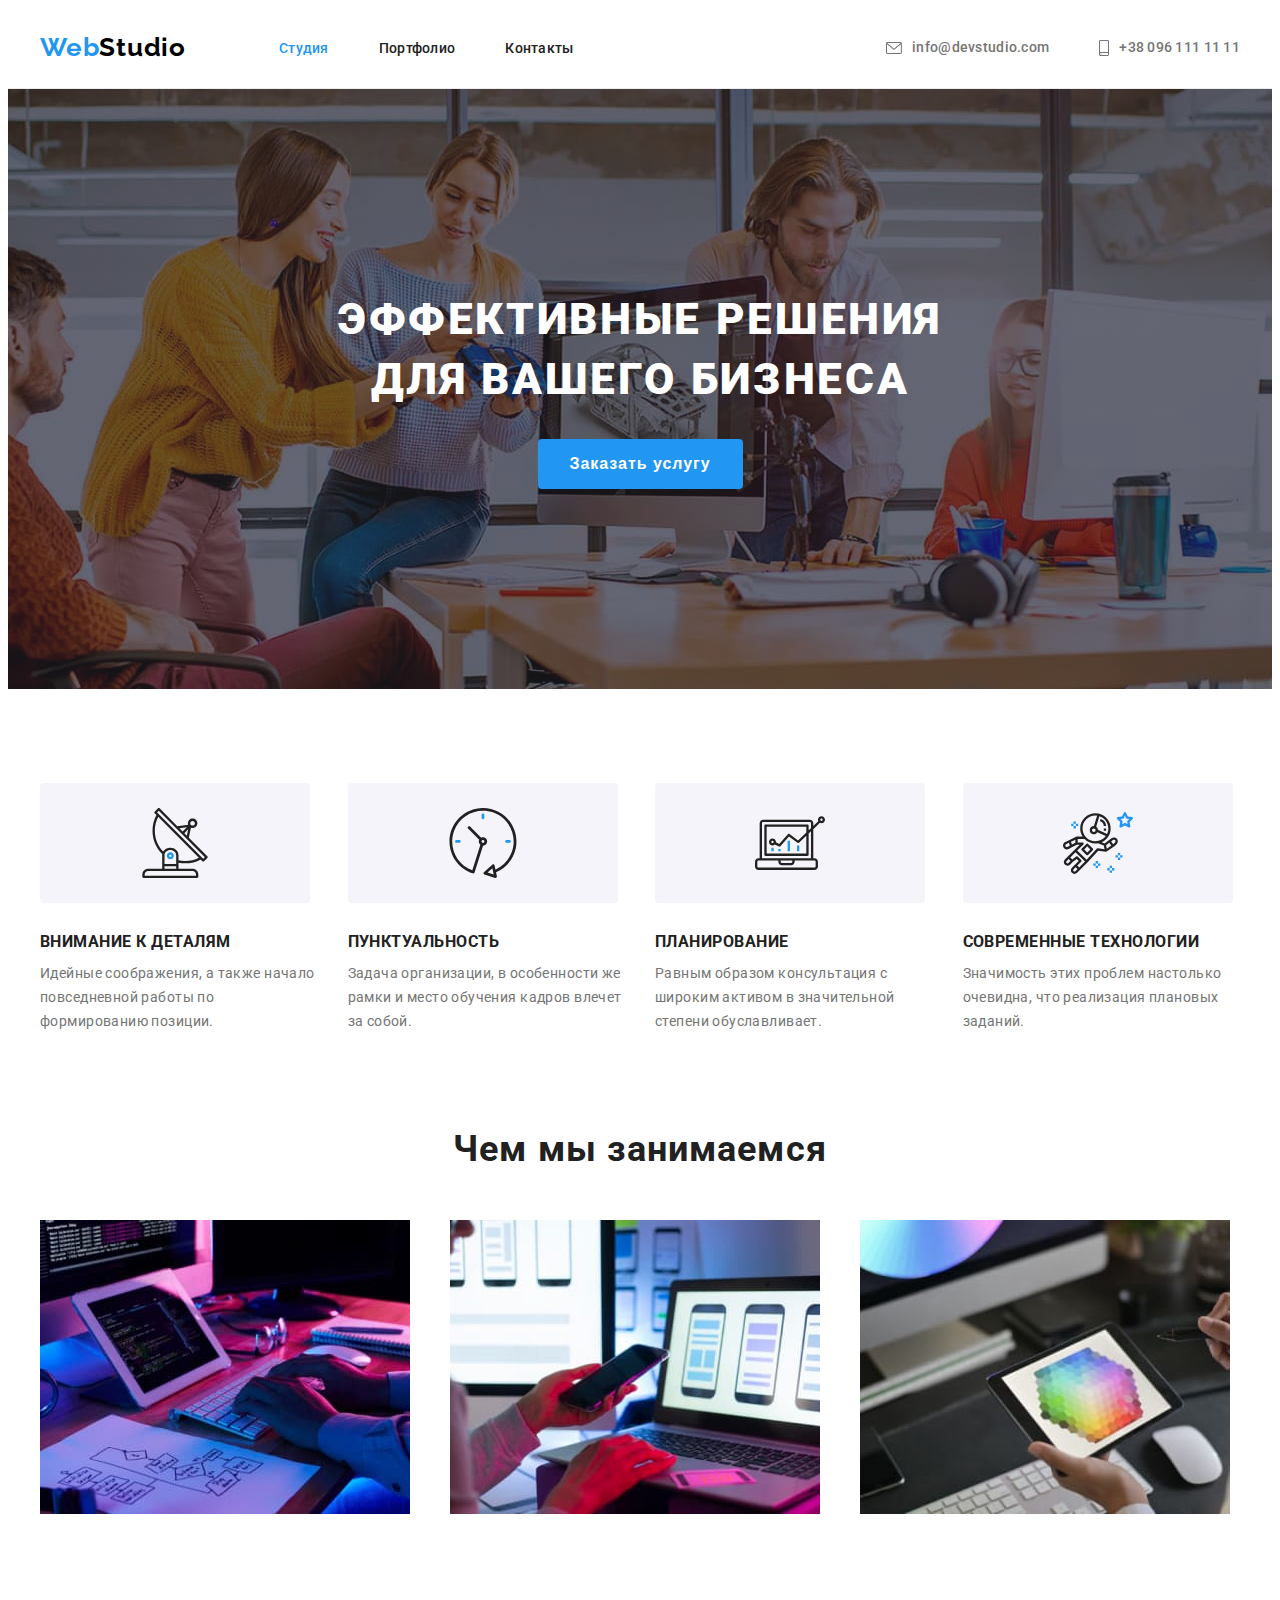
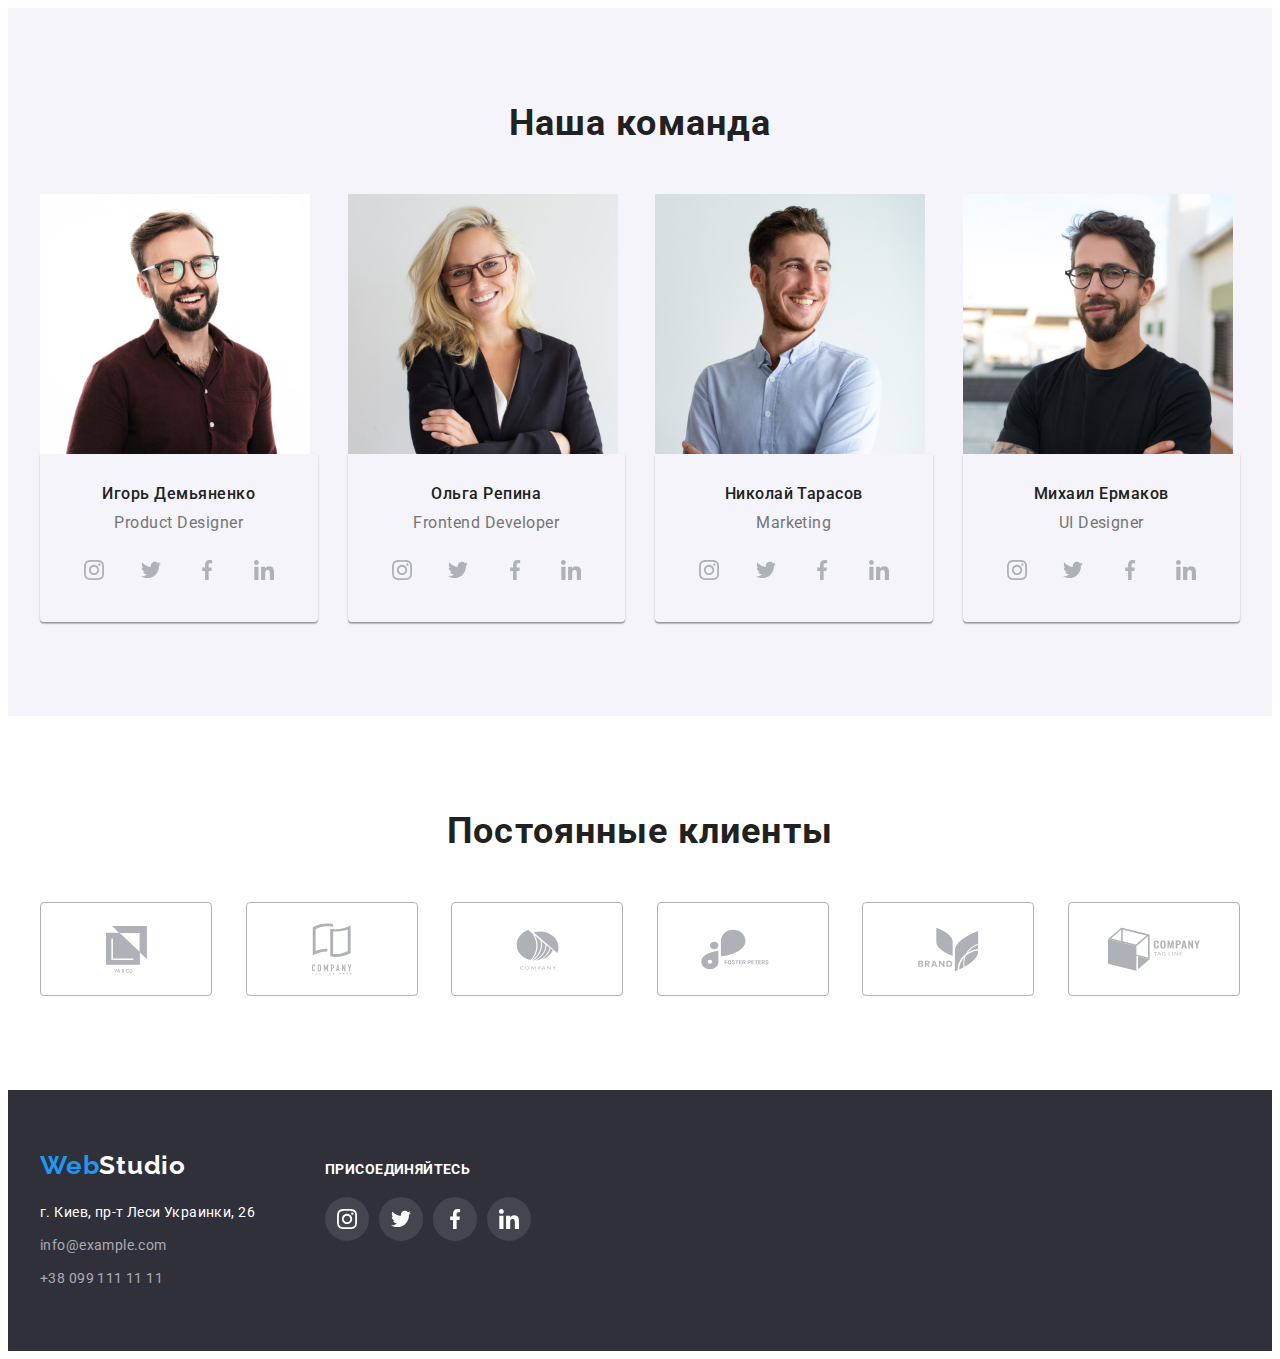
==== index.html @ dc74ca8c "start" ====
<!DOCTYPE html>
<html lang="ru">
  <head>
    <meta charset="UTF-8" />
    <meta http-equiv="X-UA-Compatible" content="IE=edge" />
    <meta name="viewport" content="width=device-width, initial-scale=1.0" />
    <title>WebStudio</title>
    <link rel="preconnect" href="https://fonts.gstatic.com" />
    <link
      href="https://fonts.googleapis.com/css2?family=Raleway:wght@700&family=Roboto:wght@400;500;700;900&display=swap"
      rel="stylesheet"
    />
    <link
      rel="stylesheet"
      href="https://cdnjs.cloudflare.com/ajax/libs/modern-normalize/1.1.0/modern-normalize.min.css"
      integrity="sha512-wpPYUAdjBVSE4KJnH1VR1HeZfpl1ub8YT/NKx4PuQ5NmX2tKuGu6U/JRp5y+Y8XG2tV+wKQpNHVUX03MfMFn9Q=="
      crossorigin="anonymous"
      referrerpolicy="no-referrer"
    />
    <link rel="stylesheet" href="./css/styles.css" />
  </head>
  <body>
    <!--Header-->
    <header class="header">
      <div class="container header-container">
        <a class="logo link" href="./"> <span class="logo-part">Web</span>Studio</a>
        <nav class="navigation">
          <ul class="menu list">
            <li class="menu-item">
              <a class="menu-link link current" href="./index.html">Студия</a>
            </li>
            <li class="menu-item">
              <a class="menu-link link" href="./portfolio.html">Портфолио</a>
            </li>
            <li class="menu-item"><a class="menu-link link" href="">Контакты</a></li>
          </ul>
        </nav>
        <ul class="contacts list">
          <li class="contacts-item">
            <a class="contacts-link link" href="mailto:info@devstudio.com"
              ><svg class="icon-header" width="16" height="12">
                <use href="./images/icons.svg#icon-envelope"></use></svg
              >info@devstudio.com
            </a>
          </li>
          <li class="contacts-item">
            <a class="contacts-link link" href="tel:+380961111111"
              ><svg class="icon-header" width="10" height="16">
                <use href="./images/icons.svg#icon-smartphone"></use></svg
              >+38 096 111 11 11</a
            >
          </li>
        </ul>
      </div>
    </header>
    <main>
      <!--Hero-->
      <section class="hero">
        <div class="container">
          <h1 class="hero-title">Эффективные решения для вашего бизнеса</h1>
          <button class="modal-button" type="button">Заказать услугу</button>
        </div>
      </section>
      <!--Advantages-->
      <section class="advantages section">
        <div class="container">
          <h2 class="visually-hidden">Преимущества компании</h2>
          <ul class="advantages-list list">
            <li class="advantages-item">
              <div class="advantages-cards">
                <svg class="icon-advantages" width="70" height="70">
                  <use href="./images/icons.svg#icon-antenna"></use>
                </svg>
              </div>
              <h3 class="advantages-title">Внимание к деталям</h3>
              <p class="advantages-text">
                Идейные соображения, а также начало повседневной работы по формированию позиции.
              </p>
            </li>
            <li class="advantages-item">
              <div class="advantages-cards">
                <svg class="icon-advantages" width="70" height="70">
                  <use href="./images/icons.svg#icon-clock"></use>
                </svg>
              </div>
              <h3 class="advantages-title">Пунктуальность</h3>
              <p class="advantages-text">
                Задача организации, в особенности же рамки и место обучения кадров влечет за собой.
              </p>
            </li>
            <li class="advantages-item">
              <div class="advantages-cards">
                <svg class="icon-advantages" width="70" height="70">
                  <use href="./images/icons.svg#icon-diagram"></use>
                </svg>
              </div>
              <h3 class="advantages-title">Планирование</h3>
              <p class="advantages-text">
                Равным образом консультация с широким активом в значительной степени обуславливает.
              </p>
            </li>
            <li class="advantages-item">
              <div class="advantages-cards">
                <svg class="icon-advantages" width="70" height="70">
                  <use href="./images/icons.svg#icon-astronaut"></use>
                </svg>
              </div>
              <h3 class="advantages-title">Современные технологии</h3>
              <p class="advantages-text">
                Значимость этих проблем настолько очевидна, что реализация плановых заданий.
              </p>
            </li>
          </ul>
        </div>
      </section>
      <!--Gallery-->
      <section class="gallery section">
        <div class="container">
          <h2 class="gallery-title">Чем мы занимаемся</h2>
          <ul class="gallery-list list">
            <li class="gallery-item">
              <img src="./images/img-1.jpg" alt="Работа на планшете" width="370" height="294" />
            </li>
            <li class="gallery-item">
              <img src="./images/img-2.jpg" alt="Работа на планшете" width="370" height="294" />
            </li>
            <li class="gallery-item">
              <img src="./images/img-3.jpg" alt="Работа на планшете" width="370" height="294" />
            </li>
          </ul>
        </div>
      </section>
      <!--Team-->
      <section class="team section">
        <div class="container">
          <h2 class="team-title">Наша команда</h2>
          <ul class="team-list list">
            <li class="team-item">
              <img src="./images/team/igor.jpg" alt="Игорь Демьяненко" width="270" height="260" />
              <div class="team-item-content">
                <h3 class="team-title-item">Игорь Демьяненко</h3>
                <p class="team-text" lang="en">Product Designer</p>
                <ul class="social-list list">
                  <li class="social-list-item">
                    <a href="" class="social-link link"
                      ><svg class="icon-team" width="20" height="20">
                        <use href="./images/icons.svg#icon-instagram"></use></svg
                    ></a>
                  </li>
                  <li class="social-list-item">
                    <a href="" class="social-link link"
                      ><svg class="icon-team" width="20" height="20">
                        <use href="./images/icons.svg#icon-twitter"></use></svg
                    ></a>
                  </li>
                  <li class="social-list-item">
                    <a href="" class="social-link link"
                      ><svg class="icon-team" width="20" height="20">
                        <use href="./images/icons.svg#icon-facebook"></use></svg
                    ></a>
                  </li>
                  <li class="social-list-item">
                    <a href="" class="social-link link"
                      ><svg class="icon-team" width="20" height="20">
                        <use href="./images/icons.svg#icon-linkedin"></use></svg
                    ></a>
                  </li>
                </ul>
              </div>
            </li>
            <li class="team-item">
              <img src="./images/team/olga.jpg" alt="Ольга Репина" width="270" height="260" />
              <div class="team-item-content">
                <h3 class="team-title-item">Ольга Репина</h3>
                <p class="team-text" lang="en">Frontend Developer</p>
                <ul class="social-list list">
                  <li class="social-list-item">
                    <a href="" class="social-link link"
                      ><svg class="icon-team" width="20" height="20">
                        <use href="./images/icons.svg#icon-instagram"></use></svg
                    ></a>
                  </li>
                  <li class="social-list-item">
                    <a href="" class="social-link link"
                      ><svg class="icon-team" width="20" height="20">
                        <use href="./images/icons.svg#icon-twitter"></use></svg
                    ></a>
                  </li>
                  <li class="social-list-item">
                    <a href="" class="social-link link"
                      ><svg class="icon-team" width="20" height="20">
                        <use href="./images/icons.svg#icon-facebook"></use></svg
                    ></a>
                  </li>
                  <li class="social-list-item">
                    <a href="" class="social-link link"
                      ><svg class="icon-team" width="20" height="20">
                        <use href="./images/icons.svg#icon-linkedin"></use></svg
                    ></a>
                  </li>
                </ul>
              </div>
            </li>
            <li class="team-item">
              <img
                src="./images/team/nickolay.jpg"
                alt="Николай Тарасов"
                width="270"
                height="260"
              />
              <div class="team-item-content">
                <h3 class="team-title-item">Николай Тарасов</h3>
                <p class="team-text" lang="en">Marketing</p>
                <ul class="social-list list">
                  <li class="social-list-item">
                    <a href="" class="social-link link"
                      ><svg class="icon-team" width="20" height="20">
                        <use href="./images/icons.svg#icon-instagram"></use></svg
                    ></a>
                  </li>
                  <li class="social-list-item">
                    <a href="" class="social-link link"
                      ><svg class="icon-team" width="20" height="20">
                        <use href="./images/icons.svg#icon-twitter"></use></svg
                    ></a>
                  </li>
                  <li class="social-list-item">
                    <a href="" class="social-link link"
                      ><svg class="icon-team" width="20" height="20">
                        <use href="./images/icons.svg#icon-facebook"></use></svg
                    ></a>
                  </li>
                  <li class="social-list-item">
                    <a href="" class="social-link link"
                      ><svg class="icon-team" width="20" height="20">
                        <use href="./images/icons.svg#icon-linkedin"></use></svg
                    ></a>
                  </li>
                </ul>
              </div>
            </li>
            <li class="team-item">
              <img src="./images/team/michail.jpg" alt="Михаил Ермаков" width="270" height="260" />
              <div class="team-item-content">
                <h3 class="team-title-item">Михаил Ермаков</h3>
                <p class="team-text" lang="en">UI Designer</p>
                <ul class="social-list list">
                  <li class="social-list-item">
                    <a href="" class="social-link link"
                      ><svg class="icon-team" width="20" height="20">
                        <use href="./images/icons.svg#icon-instagram"></use></svg
                    ></a>
                  </li>
                  <li class="social-list-item">
                    <a href="" class="social-link link"
                      ><svg class="icon-team" width="20" height="20">
                        <use href="./images/icons.svg#icon-twitter"></use></svg
                    ></a>
                  </li>
                  <li class="social-list-item">
                    <a href="" class="social-link link"
                      ><svg class="icon-team" width="20" height="20">
                        <use href="./images/icons.svg#icon-facebook"></use></svg
                    ></a>
                  </li>
                  <li class="social-list-item">
                    <a href="" class="social-link link"
                      ><svg class="icon-team" width="20" height="20">
                        <use href="./images/icons.svg#icon-linkedin"></use></svg
                    ></a>
                  </li>
                </ul>
              </div>
            </li>
          </ul>
        </div>
      </section>
      <section class="clients section">
        <div class="container">
          <h2 class="clients-title">Постоянные клиенты</h2>
          <ul class="clients-list list">
            <li class="clients-item">
              <a href="" class="clients-link link">
                <svg class="icon-clients" width="41" height="47">
                  <use href="./images/icons.svg#icon-ya-co"></use>
                </svg>
              </a>
            </li>
            <li class="clients-item">
              <a href="" class="clients-link link">
                <svg class="icon-clients" width="40" height="52">
                  <use href="./images/icons.svg#icon-company-tagline-here"></use>
                </svg>
              </a>
            </li>
            <li class="clients-item">
              <a href="" class="clients-link link">
                <svg class="icon-clients" width="43" height="41">
                  <use href="./images/icons.svg#icon-company"></use>
                </svg>
              </a>
            </li>
            <li class="clients-item">
              <a href="" class="clients-link link">
                <svg class="icon-clients" width="84" height="41">
                  <use href="./images/icons.svg#icon-foster-peters"></use>
                </svg>
              </a>
            </li>
            <li class="clients-item">
              <a href="" class="clients-link link">
                <svg class="icon-clients" width="63" height="45">
                  <use href="./images/icons.svg#icon-brand"></use>
                </svg>
              </a>
            </li>
            <li class="clients-item">
              <a href="" class="clients-link link">
                <svg class="icon-clients" width="94" height="44">
                  <use href="./images/icons.svg#icon-company-tag-line"></use>
                </svg>
              </a>
            </li>
          </ul>
        </div>
      </section>
    </main>
    <!--Footer-->
    <footer class="footer">
      <div class="container footer-container">
        <div class="address-container">
          <a class="logo-footer link" href="./"><span class="logo-part">Web</span>Studio</a>
          <address class="address">
            <ul class="address-list list">
              <li class="address-item">
                <a
                  class="address-link link"
                  href="https://goo.gl/maps/QvTUTjKMQHzoDzai6"
                  target="_blank"
                  rel="noopener noreferrer"
                  >г. Киев, пр-т Леси Украинки, 26</a
                >
              </li>
              <li class="address-item">
                <a class="mail-link link" href="mailto:info@example.com">info@example.com</a>
              </li>
              <li class="address-item">
                <a class="mail-link link" href="tel:+380991111111">+38 099 111 11 11</a>
              </li>
            </ul>
          </address>
        </div>
        <div class="social-container">
          <p class="social-text">присоединяйтесь</p>
          <ul class="footer-social-list list">
            <li class="footer-social-item">
              <a href="" class="footer-social-link link">
                <svg class="icon-social-footer" width="20" height="20">
                  <use href="./images/icons.svg#icon-instagram"></use>
                </svg>
              </a>
            </li>
            <li class="footer-social-item">
              <a href="" class="footer-social-link link">
                <svg class="icon-social-footer" width="20" height="20">
                  <use href="./images/icons.svg#icon-twitter"></use>
                </svg>
              </a>
            </li>
            <li class="footer-social-item">
              <a href="" class="footer-social-link link">
                <svg class="icon-social-footer" width="20" height="20">
                  <use href="./images/icons.svg#icon-facebook"></use>
                </svg>
              </a>
            </li>
            <li class="footer-social-item">
              <a href="" class="footer-social-link link">
                <svg class="icon-social-footer" width="20" height="20">
                  <use href="./images/icons.svg#icon-linkedin"></use>
                </svg>
              </a>
            </li>
          </ul>
        </div>
      </div>
    </footer>
  </body>
</html>
---- css/styles.css ----
/*=============WebStudio=============*/
:root {
  --main-font: 'Roboto', sans-serif;
  --secondary-font: 'Raleway', sans-serif;
  --accent-color: #2196f3;
  --font-color: #212121;
  --secondary-color: #ffffff;
  --logo-header-color: #000000;
  --logo-part-color: #2196f3;
  --text-color: #757575;
  --hero-background-color: #c4c4c4;
  --footer-background-color: #2f303a;
  --button-background-color: #188ce8;
  --portfolio-button-color: #f5f4fa;
  --mail-link-color: rgba(255, 255, 255, 0.6);
  --border-header: #ececec;
  --border-portfolio: #eeeeee;
  --social-icon: #afb1b8;
}

body {
  font-family: var(--main-font);
  color: var(--font-color);
  font-weight: 400;
  font-size: 14px;
}

/* Стили для обнуления верхних отступов у элементов */
h1,
h2,
h3,
h4,
h5,
h6,
p {
  margin-top: 0;
}

/* Класс для обнуления базовых свойств у списков (ul, ol) */
.list {
  list-style: none;
  padding-left: 0;
  margin: 0;
}

/* Класс для обнуления базовых свойств у ссылок */
.link {
  text-decoration: none;
  color: inherit;
}

/* Класс для обнуления базовых свойств у кнопки */
.button {
  border: none;
  background: transparent;
  color: inherit;
  font-family: inherit;
  cursor: pointer;
}

/* Свойства для корректного отображения картинок */
img {
  display: block;
  max-width: 100%;
  height: auto;
}

/* Свойства для обнуления курсива у address */

address {
  font-style: inherit;
}

/* Класс чтобы визуально спрятать элементы */

.visually-hidden {
  position: absolute;
  clip: rect(0 0 0 0);
  width: 1px;
  height: 1px;
  margin: -1px;
}

/*======= Components ========*/
.container {
  width: 1200px;
  padding-left: 15px;
  padding-right: 15px;
  margin: 0 auto;
}
.section {
  padding-top: 94px;
  padding-bottom: 94px;
}
/*======= End Components ========*/

/*========= HEADER ========*/
.header {
  border-bottom: 1px solid var(--border-header);
}
.header-container,
.navigation,
.menu,
.contacts,
.logo,
.contacts-link {
  display: flex;
  align-items: center;
}
.menu-item,
.contacts-item:not(:last-child) {
  margin-right: 50px;
}
.contacts {
  margin-left: auto;
}
.logo {
  font-family: var(--secondary-font);
  font-weight: 700;
  font-size: 26px;
  line-height: 1.19;
  letter-spacing: 0.03em;
  color: var(--logo-header-color);
  margin-right: 93px;
  padding-top: 24px;
  padding-bottom: 25px;
}
.logo-part {
  color: var(--logo-part-color);
}
.menu-link,
.contacts-link {
  font-weight: 500;
  line-height: 1.14;
  letter-spacing: 0.02em;
  padding-top: 32px;
  padding-bottom: 32px;
}
.menu-link {
  color: inherit;
}
.menu-link:hover,
.menu-link:focus {
  color: var(--accent-color);
}
.menu-link.current {
  color: var(--accent-color);
}
.contacts-link {
  color: var(--text-color);
}
.contacts-link:hover,
.contacts-link:focus {
  color: var(--accent-color);
}
.icon-header {
  fill: currentColor;
  margin-right: 10px;
}

/*========= END HEADER ========*/

/*========= HERO ========*/
.hero .container {
  width: 696px;
}
.hero {
  background-color: var(--hero-background-color);
  padding: 200px 0;
  text-align: center;
  background-image: linear-gradient(rgba(47, 48, 58, 0.4), rgba(47, 48, 58, 0.4)),
    url(../images/hero.jpg);
  background-size: cover;
  max-width: 1600px;
  background-position: center;
  margin: 0 auto;
  background-repeat: no-repeat;
}

.hero-title {
  font-weight: 900;
  font-size: 44px;
  line-height: 1.364;
  letter-spacing: 0.06em;
  text-transform: uppercase;
  color: var(--secondary-color);
  margin-bottom: 30px;
}
.modal-button {
  border-radius: 4px;
  border: none;
  padding: 10px 32px;
  font-weight: 700;
  font-size: 16px;
  line-height: 1.88;
  letter-spacing: 0.06em;
  color: var(--secondary-color);
  background-color: var(--accent-color);
  cursor: pointer;
}
.modal-button:hover,
.modal-button:focus {
  background-color: var(--button-background-color);
}
/*========= END HERO ========*/

/*========= ADVANTAGES ========*/
.advantages-cards {
  display: flex;
  justify-content: center;
  align-items: center;
  width: 270px;
  height: 120px;
  background: var(--portfolio-button-color);
  border-radius: 4px;
  margin-bottom: 30px;
}

.advantages-title {
  font-weight: 700;
  line-height: 1.143;
  letter-spacing: 0.03em;
  text-transform: uppercase;
  margin-bottom: 10px;
}
.advantages-text {
  line-height: 1.714;
  letter-spacing: 0.03em;
  color: var(--text-color);
  margin-bottom: 0;
}
.advantages-list {
  display: flex;
  flex-wrap: wrap;
  margin-left: -30px;
  margin-top: -30px;
}
.advantages-item {
  flex-basis: calc((100% - 120px) / 4);
  margin-left: 30px;
  margin-top: 30px;
}
.advantages {
  padding-bottom: 0;
}
/*========= END ADVANTAGES ========*/

/*========= GALLERY ========*/
.gallery-title,
.team-title {
  font-weight: 700;
  font-size: 36px;
  line-height: 1.17;
  text-align: center;
  letter-spacing: 0.03em;
  margin-bottom: 50px;
}
.gallery-list {
  display: flex;
  flex-wrap: wrap;
  margin-left: -30px;
  margin-top: -30px;
}
.gallery-item {
  flex-basis: calc((100% - 90px) / 3);
  margin-left: 30px;
  margin-top: 30px;
}
/*========= END GALLERY ========*/

/*========= TEAM ========*/
.team {
  background-color: var(--portfolio-button-color);
}
.team-title-item,
.team-text {
  font-size: 16px;
  line-height: 1.19;
  letter-spacing: 0.03em;
}
.team-title-item {
  font-weight: 500;
  margin-bottom: 10px;
}
.team-text {
  color: var(--text-color);
  margin-bottom: 16px;
}
.team-list {
  display: flex;
  flex-wrap: wrap;
  margin-left: -30px;
  margin-top: -30px;
  text-align: center;
}
.team-item {
  flex-basis: calc((100% - 120px) / 4);
  margin-left: 30px;
  margin-top: 30px;
}
.social-list {
  display: flex;
  justify-content: space-between;
}
.social-link {
  display: flex;
  align-items: center;
  justify-content: center;
  width: 44px;
  height: 44px;
  border-radius: 50%;
  fill: var(--social-icon);
}
.social-link:hover,
.social-link:focus {
  fill: var(--secondary-color);
  background-color: var(--accent-color);
}
.team-item-content {
  padding: 30px 32px;
  box-shadow: 0px 1px 3px rgba(0, 0, 0, 0.12), 0px 1px 1px rgba(0, 0, 0, 0.14),
    0px 2px 1px rgba(0, 0, 0, 0.2);
  border-radius: 0px 0px 4px 4px;
}
/*========= END TEAM ========*/

/*========= CLIENTS ========*/

.clients-title {
  font-weight: 700;
  font-size: 36px;
  line-height: 1.167;
  text-align: center;
  letter-spacing: 0.03em;
  margin-bottom: 50px;
}
.clients-list {
  display: flex;
  justify-content: space-between;
}
.clients-link {
  display: flex;
  align-items: center;
  justify-content: center;
  width: 170px;
  height: 92px;
  border: 1px solid var(--social-icon);
  border-radius: 4px;
  fill: var(--social-icon);
}

.clients-link:hover,
.clients-link:focus {
  fill: var(--accent-color);
  border-color: var(--accent-color);
}
/*========= END CLIENTS ========*/

/*========= PORTFOLIO ========*/
.section-portfolio {
  padding-top: 64px;
  padding-bottom: 124px;
}

.portfolio-button {
  display: inline-block;
  font-weight: 500;
  font-size: 16px;
  line-height: 1.63;
  border-radius: 4px;
  border: none;
  text-align: center;
  letter-spacing: 0.03em;
  background-color: var(--portfolio-button-color);
  cursor: pointer;
  padding: 6px 22px;
}
.portfolio-button:hover,
.portfolio-button:focus {
  color: var(--secondary-color);
  background-color: var(--accent-color);
}
.portfolio-jobs-title {
  font-weight: 700;
  font-size: 18px;
  line-height: 2;
  letter-spacing: 0.06em;
  color: var(--font-color);
  margin-bottom: 4px;
}
.portfolio-jobs-text {
  font-size: 16px;
  line-height: 1.88;
  letter-spacing: 0.03em;
  color: var(--text-color);
  margin-bottom: 0;
}
.portfolio-item {
  margin-right: 8px;
}
.portfolio-list {
  display: flex;
  justify-content: center;
  margin-bottom: 50px;
}
.portfolio-jobs-list {
  display: flex;
  flex-wrap: wrap;
  margin-left: -30px;
  margin-top: -30px;
}
.portfolio-jobs-item {
  flex-basis: calc((100% - 90px) / 3);
  margin-left: 30px;
  margin-top: 30px;
}
.portfolio-jobs-content {
  display: block;
  padding: 20px 24px;
  border-right: 1px solid var(--border-portfolio);
  border-bottom: 1px solid var(--border-portfolio);
  border-left: 1px solid var(--border-portfolio);
}
.portfolio-button:hover,
.portfolio-button:focus {
  box-shadow: 0px 3px 1px rgba(0, 0, 0, 0.1), 0px 1px 2px rgba(0, 0, 0, 0.08),
    0px 2px 2px rgba(0, 0, 0, 0.12);
}
.portfolio-jobs-link:hover,
.portfolio-jobs-link:focus {
  display: block;
  box-shadow: 0px 1px 1px rgba(0, 0, 0, 0.12), 0px 4px 4px rgba(0, 0, 0, 0.06),
    1px 4px 6px rgba(0, 0, 0, 0.16);
}
/*========= END PORTFOLIO ========*/

/*========= FOOTER ========*/
.footer {
  background-color: var(--footer-background-color);
  padding: 60px 0;
}
.logo-footer {
  font-family: var(--secondary-font);
  font-weight: 700;
  font-size: 26px;
  line-height: 1.19;
  letter-spacing: 0.03em;
  color: var(--secondary-color);
}

.address {
  font-size: inherit;
  margin-top: 20px;
}
.address-item:not(:last-child) {
  margin-bottom: 9px;
}
.address-link,
.mail-link {
  line-height: 1.714;
  letter-spacing: 0.03em;
}
.address-link {
  color: var(--secondary-color);
}
.address-link:hover,
.address-link:focus {
  color: var(--accent-color);
}
.mail-link {
  color: var(--mail-link-color);
}
.mail-link:hover,
.mail-link:focus {
  color: var(--accent-color);
}
.social-text {
  font-weight: 700;
  line-height: 1.143;
  letter-spacing: 0.03em;
  text-transform: uppercase;
  color: var(--secondary-color);
  margin-bottom: 20px;
}
.footer-social-list {
  display: flex;
}
.footer-social-link {
  display: flex;
  align-items: center;
  justify-content: center;
  width: 44px;
  height: 44px;
  border-radius: 50%;
  fill: var(--secondary-color);
  background-color: rgba(255, 255, 255, 0.1);
}
.footer-social-link:hover,
.footer-social-link:focus {
  background-color: var(--accent-color);
}
.footer-container {
  display: flex;
  align-items: baseline;
}
.address-container {
  margin-right: 70px;
}
.footer-social-item:not(:last-child) {
  margin-right: 10px;
}
/*========= END FOOTER ========*/
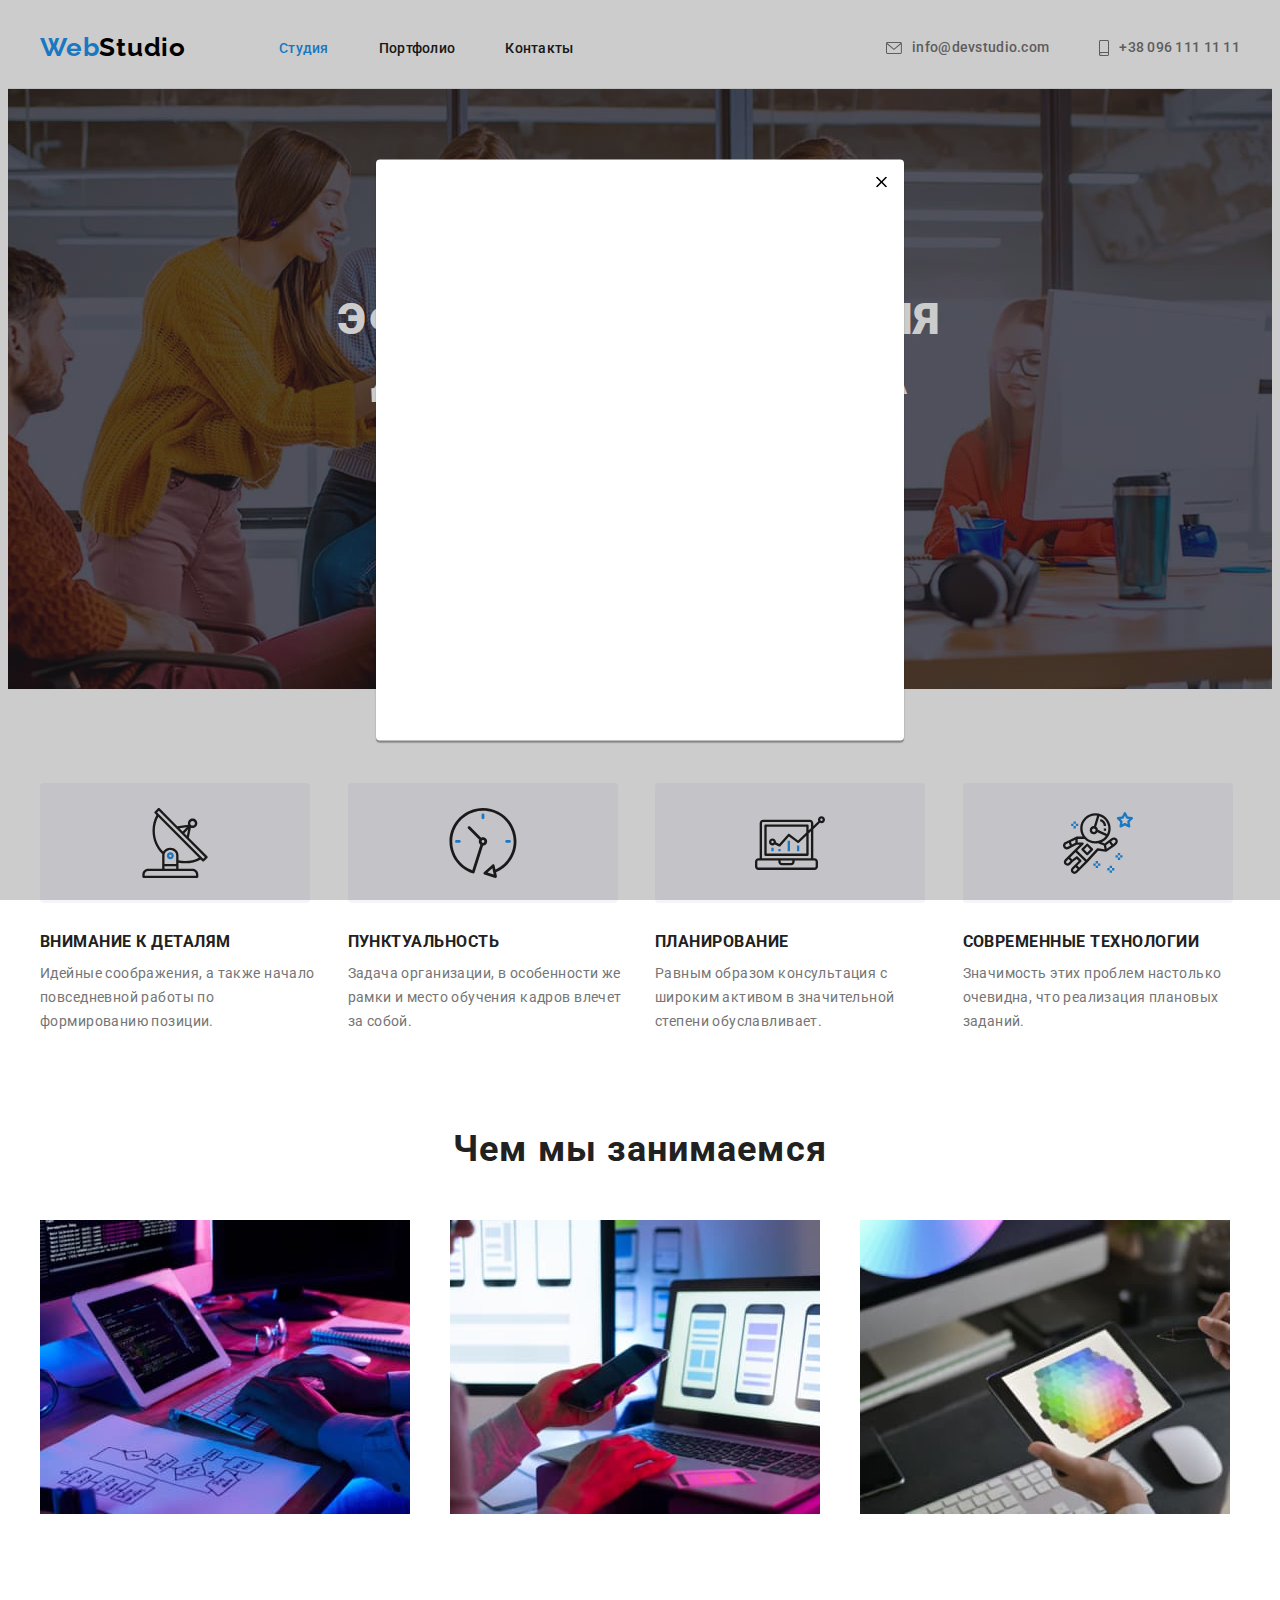
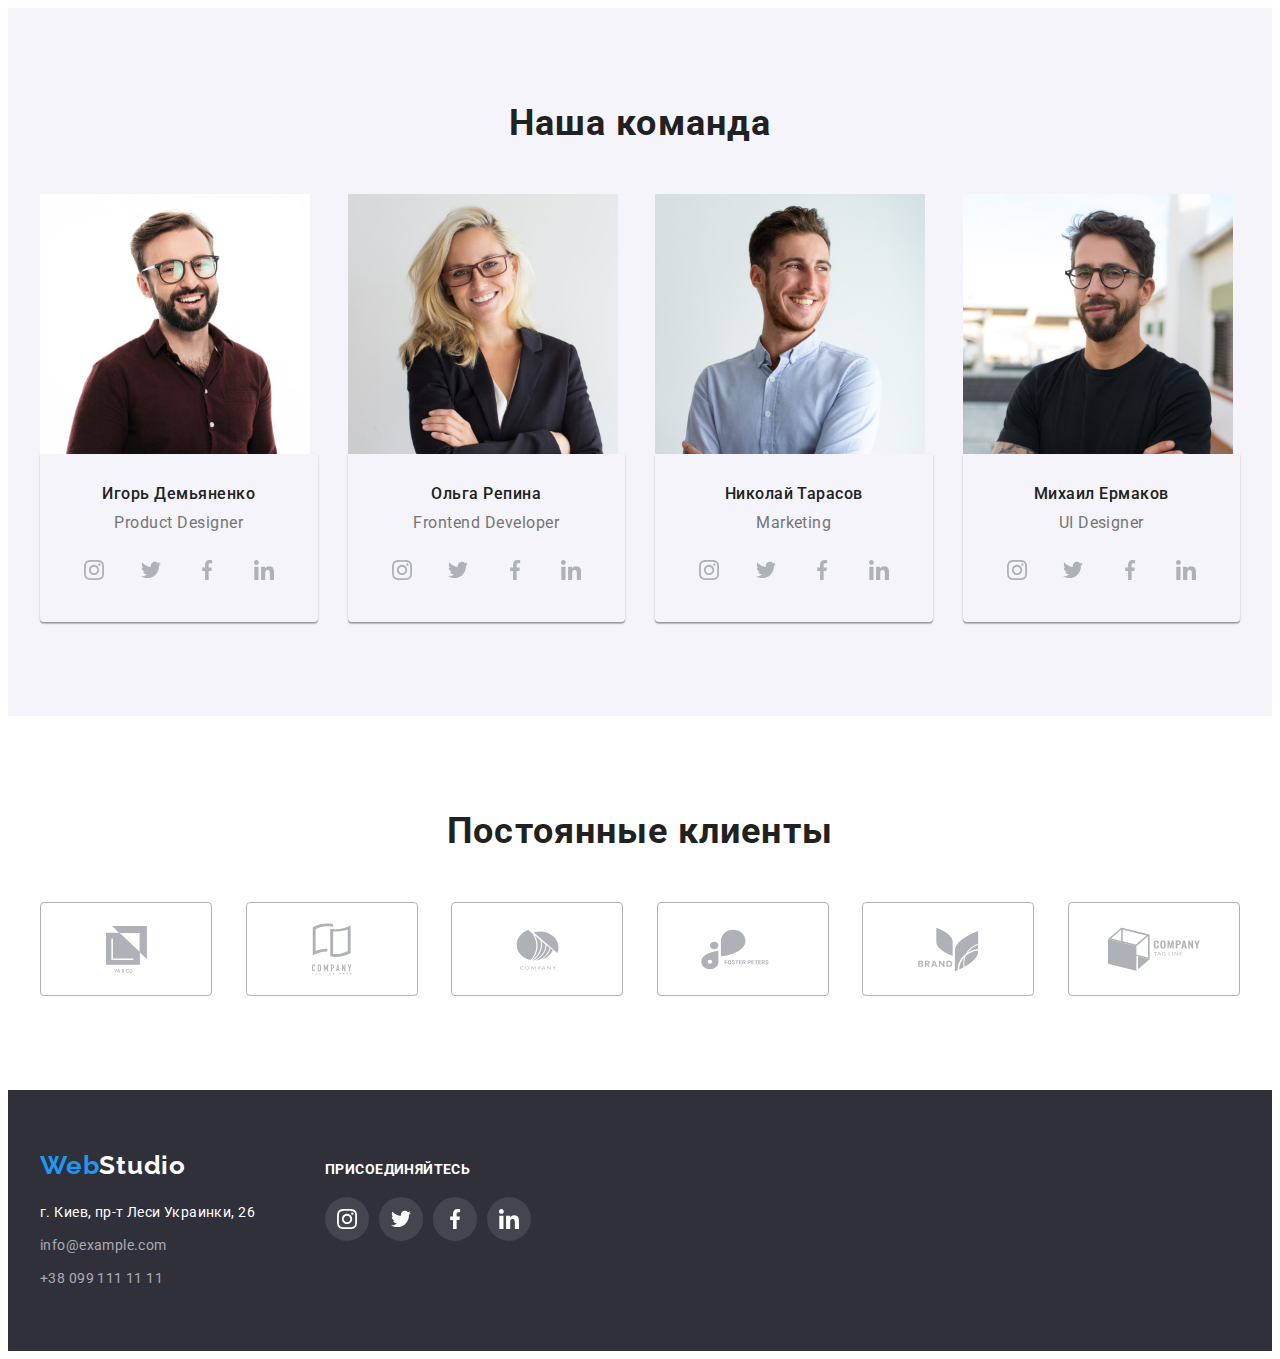
==== commit fe25d152: "modal" ====
--- a/index.html
+++ b/index.html
@@ -16,6 +16,10 @@
       integrity="sha512-wpPYUAdjBVSE4KJnH1VR1HeZfpl1ub8YT/NKx4PuQ5NmX2tKuGu6U/JRp5y+Y8XG2tV+wKQpNHVUX03MfMFn9Q=="
       crossorigin="anonymous"
       referrerpolicy="no-referrer"
+    />
+    <link
+      rel="stylesheet"
+      href="https://cdnjs.cloudflare.com/ajax/libs/animate.css/4.1.1/animate.min.css"
     />
     <link rel="stylesheet" href="./css/styles.css" />
   </head>
@@ -58,7 +62,7 @@
       <section class="hero">
         <div class="container">
           <h1 class="hero-title">Эффективные решения для вашего бизнеса</h1>
-          <button class="modal-button" type="button">Заказать услугу</button>
+          <button class="modal-button" type="button" data-modal-open>Заказать услугу</button>
         </div>
       </section>
       <!--Advantages-->
@@ -385,5 +389,15 @@
         </div>
       </div>
     </footer>
+    <div class="backdrop" data-modal>
+      <div class="modal">
+        <button type="button" class="close-button" data-modal-close>
+          <svg class="icon-modal-button" width="11" height="11">
+            <use href="./images/icons.svg#icon-close"></use>
+          </svg>
+        </button>
+      </div>
+    </div>
+    <script src="./js/modal.js"></script>
   </body>
 </html>
--- a/css/styles.css
+++ b/css/styles.css
@@ -361,7 +361,6 @@
   padding-top: 64px;
   padding-bottom: 124px;
 }
-
 .portfolio-button {
   display: inline-block;
   font-weight: 500;
@@ -432,6 +431,33 @@
   box-shadow: 0px 1px 1px rgba(0, 0, 0, 0.12), 0px 4px 4px rgba(0, 0, 0, 0.06),
     1px 4px 6px rgba(0, 0, 0, 0.16);
 }
+.portfolio-jobs-link {
+  display: block;
+}
+.portfolio-jobs-img {
+  position: relative;
+  overflow: hidden;
+}
+.overlay {
+  position: absolute;
+  top: 0;
+  left: 0;
+  width: 100%;
+  height: 100%;
+  background-color: rgba(33, 150, 243, 0.9);
+  color: var(--secondary-color);
+  font-size: 18px;
+  line-height: 1.556;
+  letter-spacing: 0.03em;
+  overflow: auto;
+  padding: 63px 24px;
+  transform: translateY(100%);
+  transition: transform 250ms cubic-bezier(0.4, 0, 0.2, 1);
+}
+.portfolio-jobs-link:hover .overlay,
+.portfolio-jobs-link:focus .overlay {
+  transform: translateY(0%);
+}
 /*========= END PORTFOLIO ========*/
 
 /*========= FOOTER ========*/
@@ -510,3 +536,41 @@
   margin-right: 10px;
 }
 /*========= END FOOTER ========*/
+
+.backdrop {
+  position: fixed;
+  top: 0;
+  left: 0;
+  width: 100vw;
+  height: 100vh;
+  background-color: rgba(0, 0, 0, 0.2);
+}
+.modal {
+  position: absolute;
+  left: 50%;
+  top: 50%;
+  width: 528px;
+  height: 581px;
+  background-color: var(--secondary-color);
+  box-shadow: 0px 1px 3px rgba(0, 0, 0, 0.12), 0px 1px 1px rgba(0, 0, 0, 0.14),
+    0px 2px 1px rgba(0, 0, 0, 0.2);
+  border-radius: 4px;
+  transform: translate(-50%, -50%);
+}
+.close-button {
+  position: absolute;
+  top: 14px;
+  right: 14px;
+  width: 18px;
+  height: 18px;
+  color: var(--logo-header-color);
+  border: none;
+  background-color: transparent;
+  cursor: pointer;
+  padding: 0;
+}
+.is-hidden {
+  opacity: 0;
+  visibility: hidden;
+  pointer-events: none;
+}
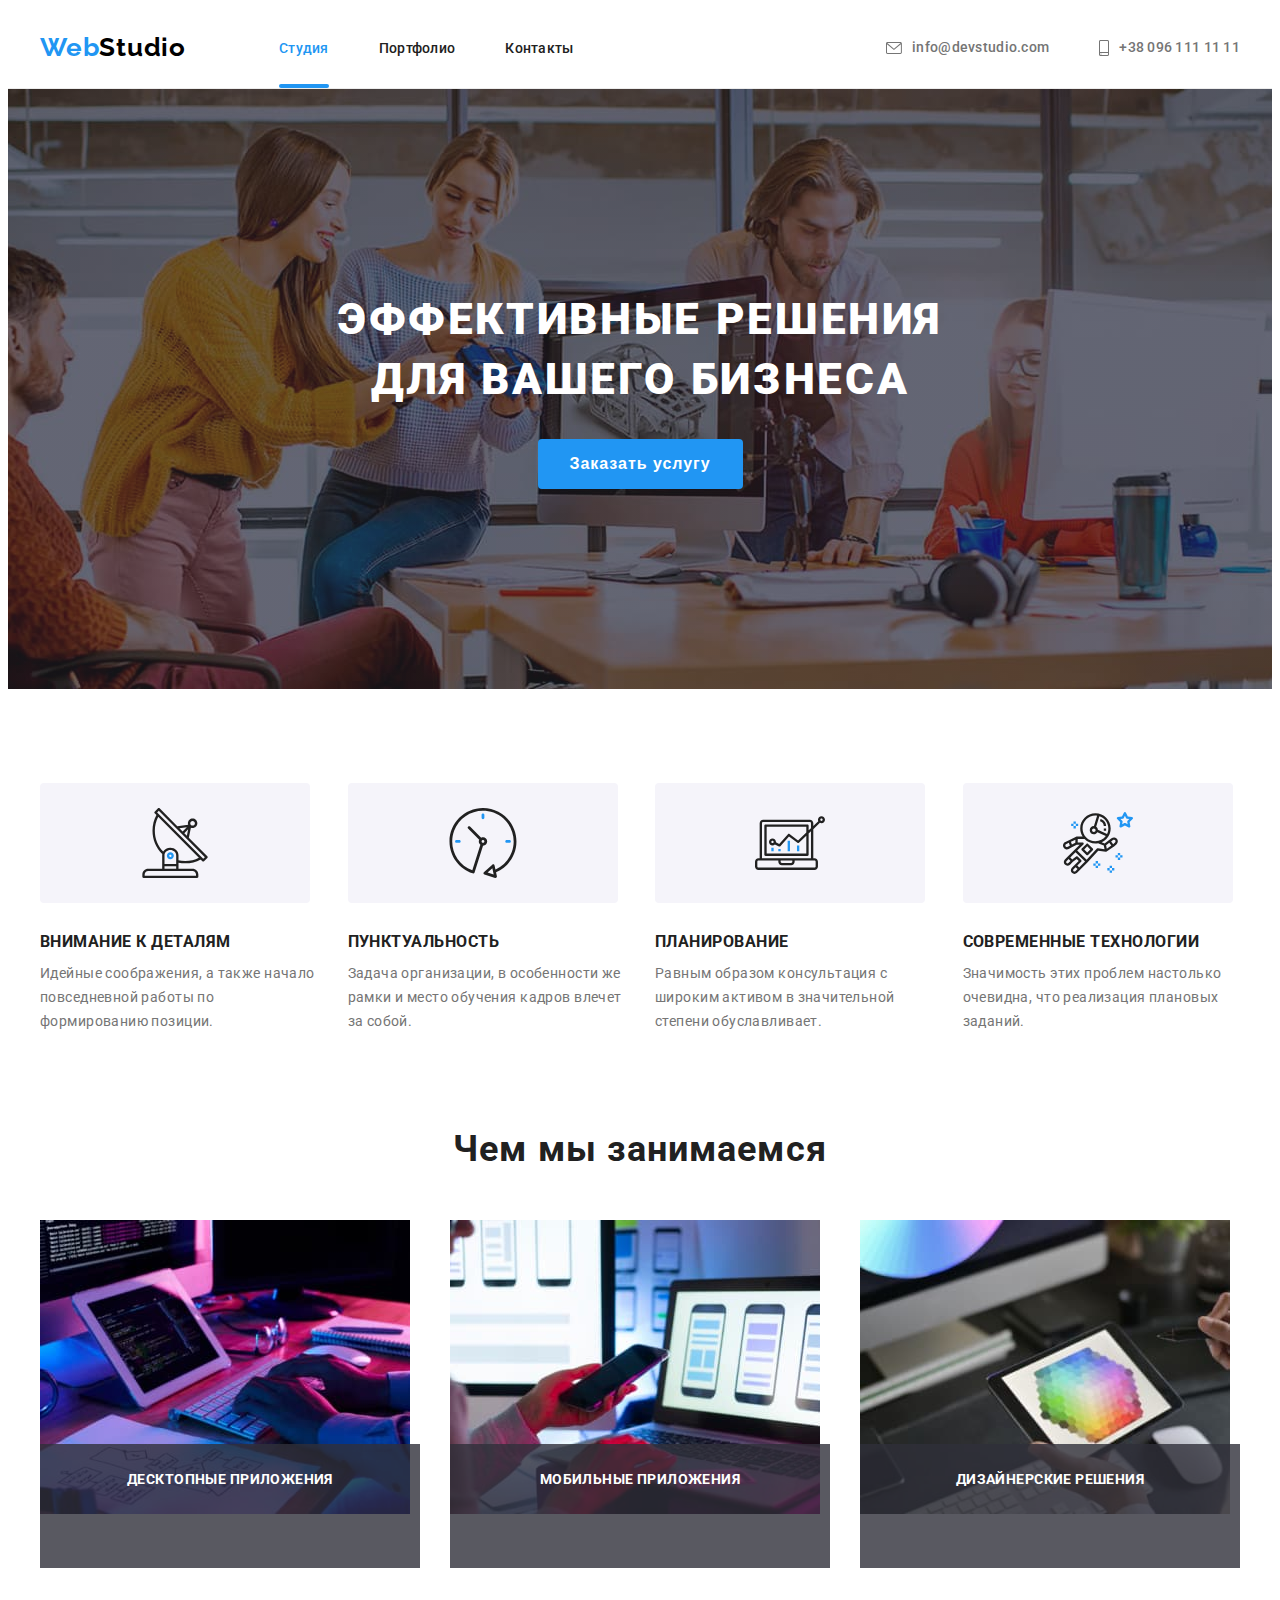
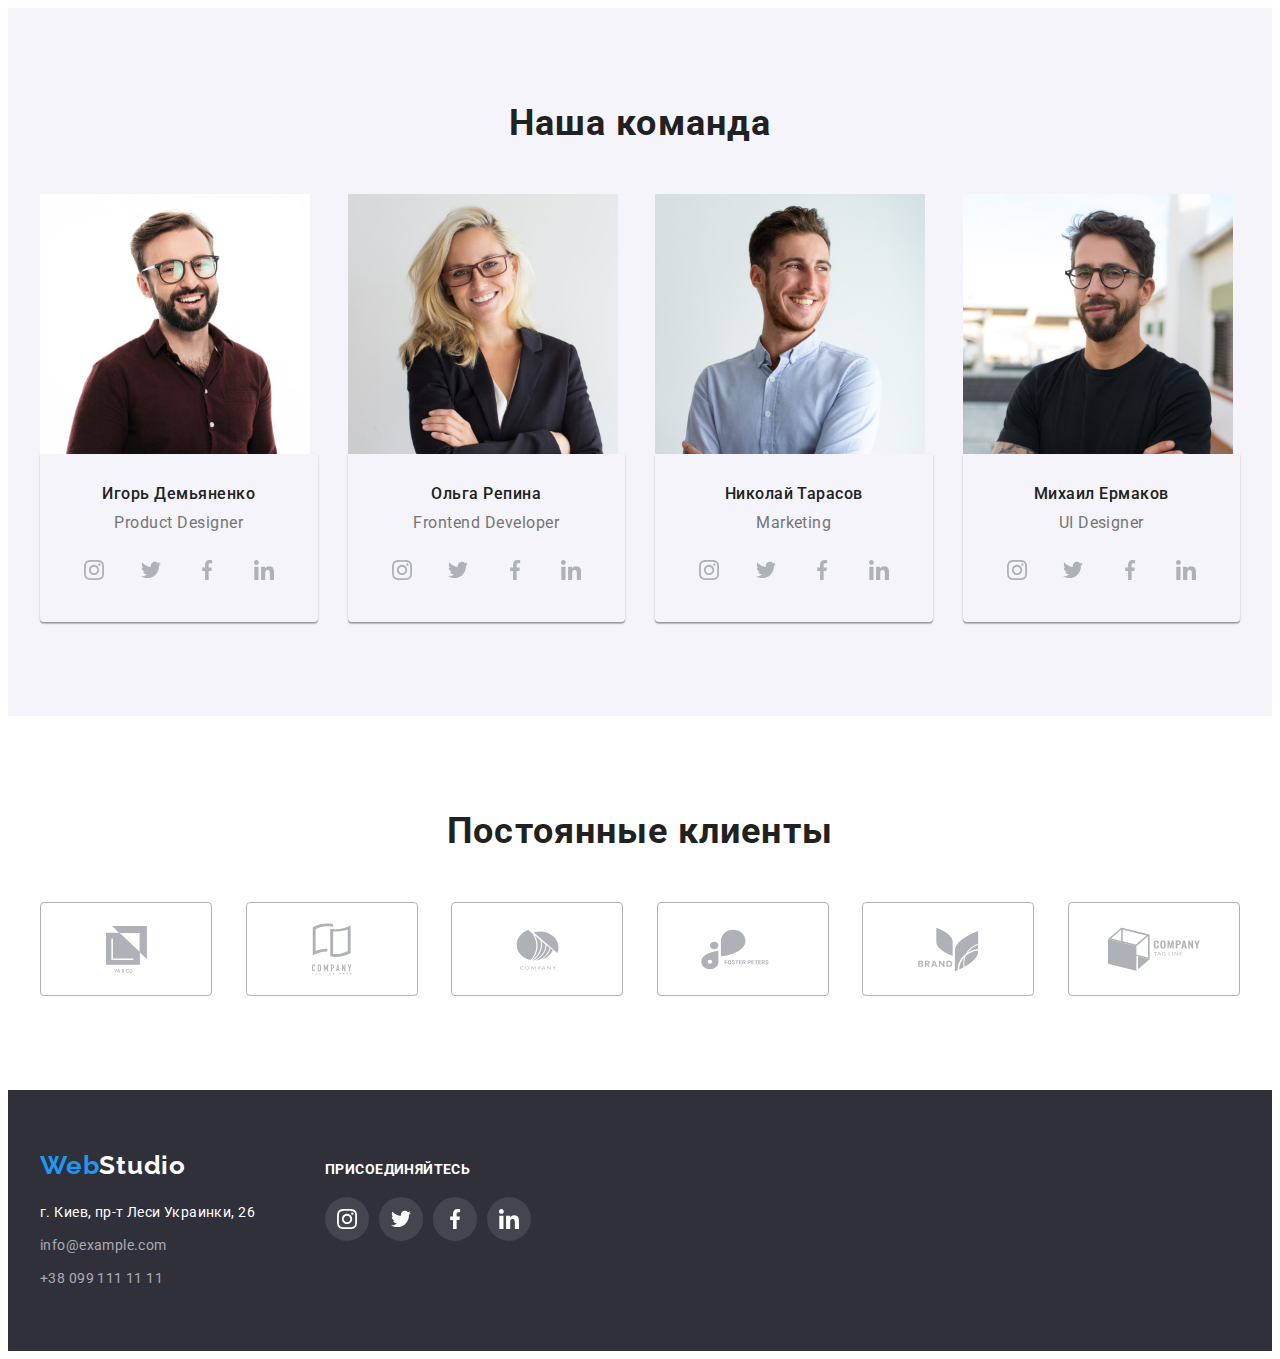
==== commit f88c4121: "gallery" ====
--- a/index.html
+++ b/index.html
@@ -123,13 +123,22 @@
           <h2 class="gallery-title">Чем мы занимаемся</h2>
           <ul class="gallery-list list">
             <li class="gallery-item">
-              <img src="./images/img-1.jpg" alt="Работа на планшете" width="370" height="294" />
+              <div class="gallery-img">
+                <img src="./images/img-1.jpg" alt="Работа на планшете" width="370" height="294" />
+                <p class="overlay-gallery">Десктопные приложения</p>
+              </div>
             </li>
             <li class="gallery-item">
-              <img src="./images/img-2.jpg" alt="Работа на планшете" width="370" height="294" />
+              <div class="gallery-img">
+                <img src="./images/img-2.jpg" alt="Работа на планшете" width="370" height="294" />
+                <p class="overlay-gallery">Мобильные приложения</p>
+              </div>
             </li>
             <li class="gallery-item">
-              <img src="./images/img-3.jpg" alt="Работа на планшете" width="370" height="294" />
+              <div class="gallery-img">
+                <img src="./images/img-3.jpg" alt="Работа на планшете" width="370" height="294" />
+                <p class="overlay-gallery">Дизайнерские решения</p>
+              </div>
             </li>
           </ul>
         </div>
@@ -146,25 +155,25 @@
                 <p class="team-text" lang="en">Product Designer</p>
                 <ul class="social-list list">
                   <li class="social-list-item">
-                    <a href="" class="social-link link"
+                    <a href="#" class="social-link link"
                       ><svg class="icon-team" width="20" height="20">
                         <use href="./images/icons.svg#icon-instagram"></use></svg
                     ></a>
                   </li>
                   <li class="social-list-item">
-                    <a href="" class="social-link link"
+                    <a href="#" class="social-link link"
                       ><svg class="icon-team" width="20" height="20">
                         <use href="./images/icons.svg#icon-twitter"></use></svg
                     ></a>
                   </li>
                   <li class="social-list-item">
-                    <a href="" class="social-link link"
+                    <a href="#" class="social-link link"
                       ><svg class="icon-team" width="20" height="20">
                         <use href="./images/icons.svg#icon-facebook"></use></svg
                     ></a>
                   </li>
                   <li class="social-list-item">
-                    <a href="" class="social-link link"
+                    <a href="#" class="social-link link"
                       ><svg class="icon-team" width="20" height="20">
                         <use href="./images/icons.svg#icon-linkedin"></use></svg
                     ></a>
@@ -179,25 +188,25 @@
                 <p class="team-text" lang="en">Frontend Developer</p>
                 <ul class="social-list list">
                   <li class="social-list-item">
-                    <a href="" class="social-link link"
+                    <a href="#" class="social-link link"
                       ><svg class="icon-team" width="20" height="20">
                         <use href="./images/icons.svg#icon-instagram"></use></svg
                     ></a>
                   </li>
                   <li class="social-list-item">
-                    <a href="" class="social-link link"
+                    <a href="#" class="social-link link"
                       ><svg class="icon-team" width="20" height="20">
                         <use href="./images/icons.svg#icon-twitter"></use></svg
                     ></a>
                   </li>
                   <li class="social-list-item">
-                    <a href="" class="social-link link"
+                    <a href="#" class="social-link link"
                       ><svg class="icon-team" width="20" height="20">
                         <use href="./images/icons.svg#icon-facebook"></use></svg
                     ></a>
                   </li>
                   <li class="social-list-item">
-                    <a href="" class="social-link link"
+                    <a href="#" class="social-link link"
                       ><svg class="icon-team" width="20" height="20">
                         <use href="./images/icons.svg#icon-linkedin"></use></svg
                     ></a>
@@ -217,25 +226,25 @@
                 <p class="team-text" lang="en">Marketing</p>
                 <ul class="social-list list">
                   <li class="social-list-item">
-                    <a href="" class="social-link link"
+                    <a href="#" class="social-link link"
                       ><svg class="icon-team" width="20" height="20">
                         <use href="./images/icons.svg#icon-instagram"></use></svg
                     ></a>
                   </li>
                   <li class="social-list-item">
-                    <a href="" class="social-link link"
+                    <a href="#" class="social-link link"
                       ><svg class="icon-team" width="20" height="20">
                         <use href="./images/icons.svg#icon-twitter"></use></svg
                     ></a>
                   </li>
                   <li class="social-list-item">
-                    <a href="" class="social-link link"
+                    <a href="#" class="social-link link"
                       ><svg class="icon-team" width="20" height="20">
                         <use href="./images/icons.svg#icon-facebook"></use></svg
                     ></a>
                   </li>
                   <li class="social-list-item">
-                    <a href="" class="social-link link"
+                    <a href="#" class="social-link link"
                       ><svg class="icon-team" width="20" height="20">
                         <use href="./images/icons.svg#icon-linkedin"></use></svg
                     ></a>
@@ -250,25 +259,25 @@
                 <p class="team-text" lang="en">UI Designer</p>
                 <ul class="social-list list">
                   <li class="social-list-item">
-                    <a href="" class="social-link link"
+                    <a href="#" class="social-link link"
                       ><svg class="icon-team" width="20" height="20">
                         <use href="./images/icons.svg#icon-instagram"></use></svg
                     ></a>
                   </li>
                   <li class="social-list-item">
-                    <a href="" class="social-link link"
+                    <a href="#" class="social-link link"
                       ><svg class="icon-team" width="20" height="20">
                         <use href="./images/icons.svg#icon-twitter"></use></svg
                     ></a>
                   </li>
                   <li class="social-list-item">
-                    <a href="" class="social-link link"
+                    <a href="#" class="social-link link"
                       ><svg class="icon-team" width="20" height="20">
                         <use href="./images/icons.svg#icon-facebook"></use></svg
                     ></a>
                   </li>
                   <li class="social-list-item">
-                    <a href="" class="social-link link"
+                    <a href="#" class="social-link link"
                       ><svg class="icon-team" width="20" height="20">
                         <use href="./images/icons.svg#icon-linkedin"></use></svg
                     ></a>
@@ -284,42 +293,42 @@
           <h2 class="clients-title">Постоянные клиенты</h2>
           <ul class="clients-list list">
             <li class="clients-item">
-              <a href="" class="clients-link link">
+              <a href="#" class="clients-link link">
                 <svg class="icon-clients" width="41" height="47">
                   <use href="./images/icons.svg#icon-ya-co"></use>
                 </svg>
               </a>
             </li>
             <li class="clients-item">
-              <a href="" class="clients-link link">
+              <a href="#" class="clients-link link">
                 <svg class="icon-clients" width="40" height="52">
                   <use href="./images/icons.svg#icon-company-tagline-here"></use>
                 </svg>
               </a>
             </li>
             <li class="clients-item">
-              <a href="" class="clients-link link">
+              <a href="#" class="clients-link link">
                 <svg class="icon-clients" width="43" height="41">
                   <use href="./images/icons.svg#icon-company"></use>
                 </svg>
               </a>
             </li>
             <li class="clients-item">
-              <a href="" class="clients-link link">
+              <a href="#" class="clients-link link">
                 <svg class="icon-clients" width="84" height="41">
                   <use href="./images/icons.svg#icon-foster-peters"></use>
                 </svg>
               </a>
             </li>
             <li class="clients-item">
-              <a href="" class="clients-link link">
+              <a href="#" class="clients-link link">
                 <svg class="icon-clients" width="63" height="45">
                   <use href="./images/icons.svg#icon-brand"></use>
                 </svg>
               </a>
             </li>
             <li class="clients-item">
-              <a href="" class="clients-link link">
+              <a href="#" class="clients-link link">
                 <svg class="icon-clients" width="94" height="44">
                   <use href="./images/icons.svg#icon-company-tag-line"></use>
                 </svg>
@@ -358,28 +367,28 @@
           <p class="social-text">присоединяйтесь</p>
           <ul class="footer-social-list list">
             <li class="footer-social-item">
-              <a href="" class="footer-social-link link">
+              <a href="#" class="footer-social-link link">
                 <svg class="icon-social-footer" width="20" height="20">
                   <use href="./images/icons.svg#icon-instagram"></use>
                 </svg>
               </a>
             </li>
             <li class="footer-social-item">
-              <a href="" class="footer-social-link link">
+              <a href="#" class="footer-social-link link">
                 <svg class="icon-social-footer" width="20" height="20">
                   <use href="./images/icons.svg#icon-twitter"></use>
                 </svg>
               </a>
             </li>
             <li class="footer-social-item">
-              <a href="" class="footer-social-link link">
+              <a href="#" class="footer-social-link link">
                 <svg class="icon-social-footer" width="20" height="20">
                   <use href="./images/icons.svg#icon-facebook"></use>
                 </svg>
               </a>
             </li>
             <li class="footer-social-item">
-              <a href="" class="footer-social-link link">
+              <a href="#" class="footer-social-link link">
                 <svg class="icon-social-footer" width="20" height="20">
                   <use href="./images/icons.svg#icon-linkedin"></use>
                 </svg>
@@ -389,7 +398,7 @@
         </div>
       </div>
     </footer>
-    <div class="backdrop" data-modal>
+    <div class="backdrop is-hidden" data-modal>
       <div class="modal">
         <button type="button" class="close-button" data-modal-close>
           <svg class="icon-modal-button" width="11" height="11">
--- a/css/styles.css
+++ b/css/styles.css
@@ -145,6 +145,17 @@
 }
 .menu-link.current {
   color: var(--accent-color);
+  position: relative;
+}
+.menu-link.current::after {
+  position: absolute;
+  display: block;
+  bottom: 0;
+  content: '';
+  width: 100%;
+  height: 4px;
+  background-color: var(--accent-color);
+  border-radius: 2px;
 }
 .contacts-link {
   color: var(--text-color);
@@ -266,6 +277,25 @@
   margin-left: 30px;
   margin-top: 30px;
 }
+.gallery-img {
+  position: relative;
+}
+.overlay-gallery {
+  position: absolute;
+  top: 224px;
+  left: 0;
+  width: 100%;
+  height: 70px;
+  font-weight: 700;
+  line-height: 1.143;
+  text-align: center;
+  letter-spacing: 0.03em;
+  text-transform: uppercase;
+  color: var(--secondary-color);
+  background-color: rgba(47, 48, 58, 0.8);
+  padding: 27px 0;
+}
+
 /*========= END GALLERY ========*/
 
 /*========= TEAM ========*/
